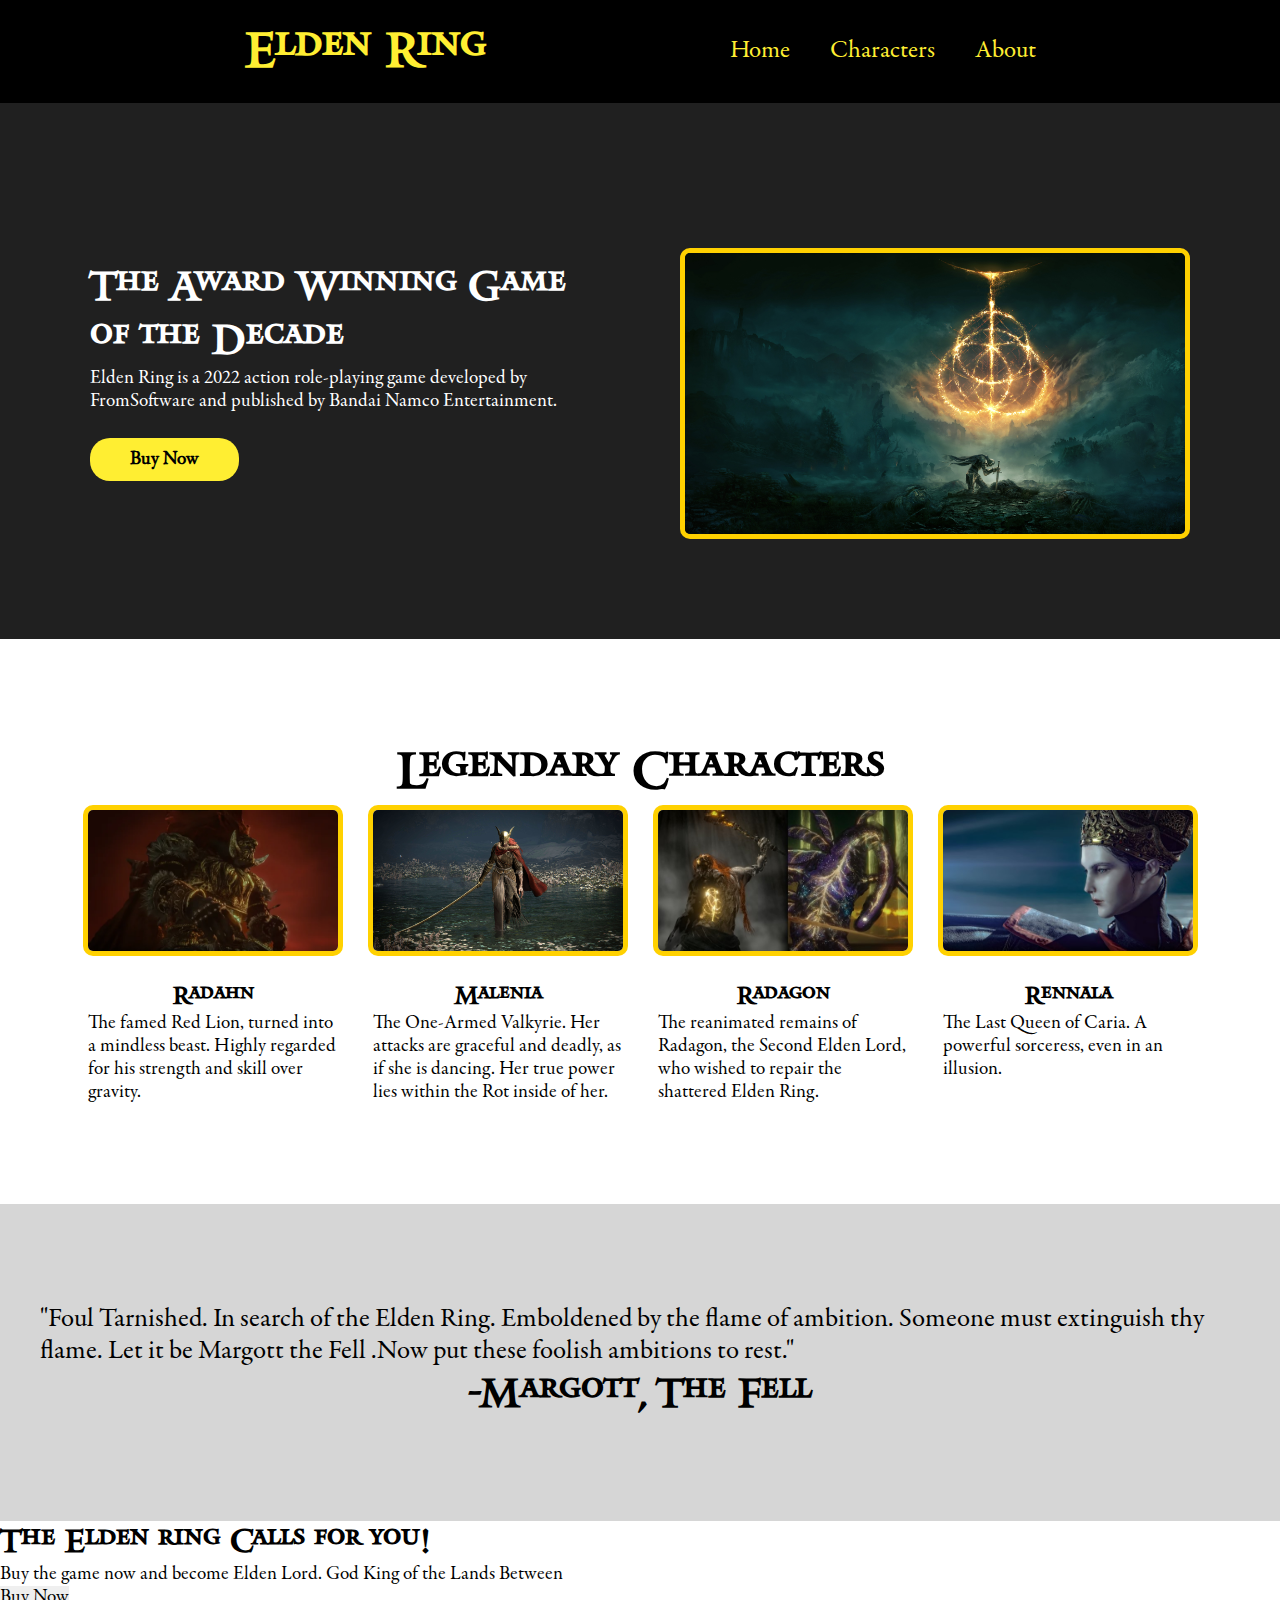
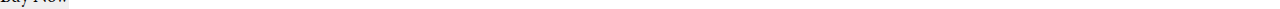
==== Projects/Landin Page CSS/index.html @ 042a8e84 "Added css project LANDING PAGE. Added nav bar hero section info section and the quote section. Foote" ====
<!DOCTYPE html>
<html lang="en">
<head>
    <meta charset="UTF-8">
    <meta http-equiv="X-UA-Compatible" content="IE=edge">
    <meta name="viewport" content="width=device-width, initial-scale=1.0">
    
    <link rel="stylesheet" href="style.css">
    <title>Document</title>
</head>
<body>
    <nav>
        <div class="logo"><h1>Elden Ring</h1></div>
        <ul class="navlinks">
            <li>Home</li>
            <li>Characters</li>
            <li>About</li>
        </ul>
    </nav>
    <section class="Hero">
        <div class="herodesc">
            <h1>The Award Winning Game of the Decade</h1>
            <p>Elden Ring is a 2022 action role-playing game developed
                 by FromSoftware and published by 
                 Bandai Namco Entertainment.
            </p>
            <button>Buy Now</button>
        </div>
        <div class="heroimg"><img src="Media/Hero_image.jpg" alt=""></div>
    </section>
    <section class="info">
        <h1>Legendary Characters</h1>
        <div class="container">
            <div class="card">
                <img src="Media/radahn.webp" alt="">
                <h2>Radahn</h2>
                <p>The famed Red Lion, turned into a mindless beast.
                     Highly regarded for his strength and skill over
                     gravity.
                    </p>
            </div>
            <div class="card">
                <img src="Media/malenia.jpg" alt="">
                <h2>Malenia</h2>
                <p>
                    The One-Armed Valkyrie.
                     Her attacks are graceful and deadly,
                      as if she is dancing.
                     Her true power lies within the Rot inside of her.
                </p>
            </div>
            <div class="card">
                <img src="Media/radagon.jpg" alt="">
                <h2>Radagon</h2>
                <p>
                    The reanimated remains of Radagon,
                     the Second Elden Lord,
                     who wished to repair the shattered Elden Ring.
                </p>
            </div>
            <div class="card">
                <img src="Media/rennala.jpg" alt="">
                <h2>Rennala</h2>
                <p>
                    The Last Queen of Caria.
                    A powerful sorceress, even in an illusion.
                </p>
            </div>
        </div>
    </section>
    <section class="quote">
        <p>"Foul Tarnished. In search of the Elden Ring.
             Emboldened by the flame of ambition.
              Someone must extinguish thy flame. Let it be Margott the Fell
            .Now put these foolish ambitions to rest."</p>
            <h1>-Margott, The Fell</h1>
    </section>
    <footer>
        <div class="bluebox">
            <h1>The Elden ring Calls for you!</h1>
            <p>Buy the game now and become Elden Lord.
                 God King of the Lands Between</p>
                 <button>Buy Now

                 </button>
        </div>
    </footer>
</body>
</html>
---- Projects/Landin Page CSS/style.css ----
@font-face {
    font-family: Mantinia;
    src: url("Font/Mantinia\ Regular.otf");
}

@font-face {
    font-family: Garamond;
    src: url("Font/Garamond\ Premier\ Pro\ Regular.ttf");
}

:root{
--light-gray: #d6d6d6ff;
--light-yellow: #ffee32ff;
--dark-yellow: #ffd100ff;
--light-black: #202020ff;
--dark-black: #000000;
}
*{
    padding: 0;
    margin: 0;
    border: 0;
}

h1,h2{
    font-family: Mantinia;
}

p,button{
    font-family: Garamond;
    font-size: larger;
}

body{
    display: flex;
    flex-direction: column;
}


nav{
    background-color: var(--dark-black);
    color: var(--light-yellow);
    display: flex;
    align-items: center;
    justify-content: space-evenly;
    padding: 20px 0px;
}

.logo{
    font-size: 24px;
    font-weight: bolder;
}

ul{
    display: flex;
    font-family: Garamond;
    gap: 40px;
    list-style-type: none;
}

li{
    font-size: 25px;
    text-decoration: none;
}

.Hero{
    background-color: var(--light-black);
    display: flex;
    justify-content: space-evenly;
    align-items: center;
    color: white;
    padding: 100px 0px;
    flex-wrap: wrap;
}

.heroimg img{
    display: block;
    margin-top: 45px;
    width: min(90vw, 500px);
    border: 5px var(--dark-yellow) solid;
    border-radius: 10px;
}

.herodesc{
    width: 500px;
}

.herodesc h1{
    font-size: 40px;
}

.herodesc button{
    font-weight: bolder;
    background-color: var(--light-yellow);
    margin-top: 25px;
    padding:10px 40px;
    border-radius: 20px;

}

.info{
    display: flex;
    flex-direction: column;
    align-items: center;
    justify-content: space-evenly;
    padding: 100px 0px;
}

.info h1{
    font-size: 50px;
}

.container{
    justify-content: center;
    display: flex;
    gap: 35px;
    flex-wrap: wrap;
}

.card{
    display: flex;
    flex-direction: column;
    align-items: center;
    width: 250px;
}

.card img{
    width: 250px;
    border: 5px var(--dark-yellow) solid;
    border-radius: 10px;
    margin-bottom: 25px;
}

.quote{
    background-color: var(--light-gray);
    padding: 100px 0px;
    display: flex;
    flex-direction: column;
    align-items: center;
    justify-content: center;
}

.quote p{
    max-width: 1200px;
    font-size: 27px;
}

.quote h1{
    font-size: 40px;
}

.footer{

}
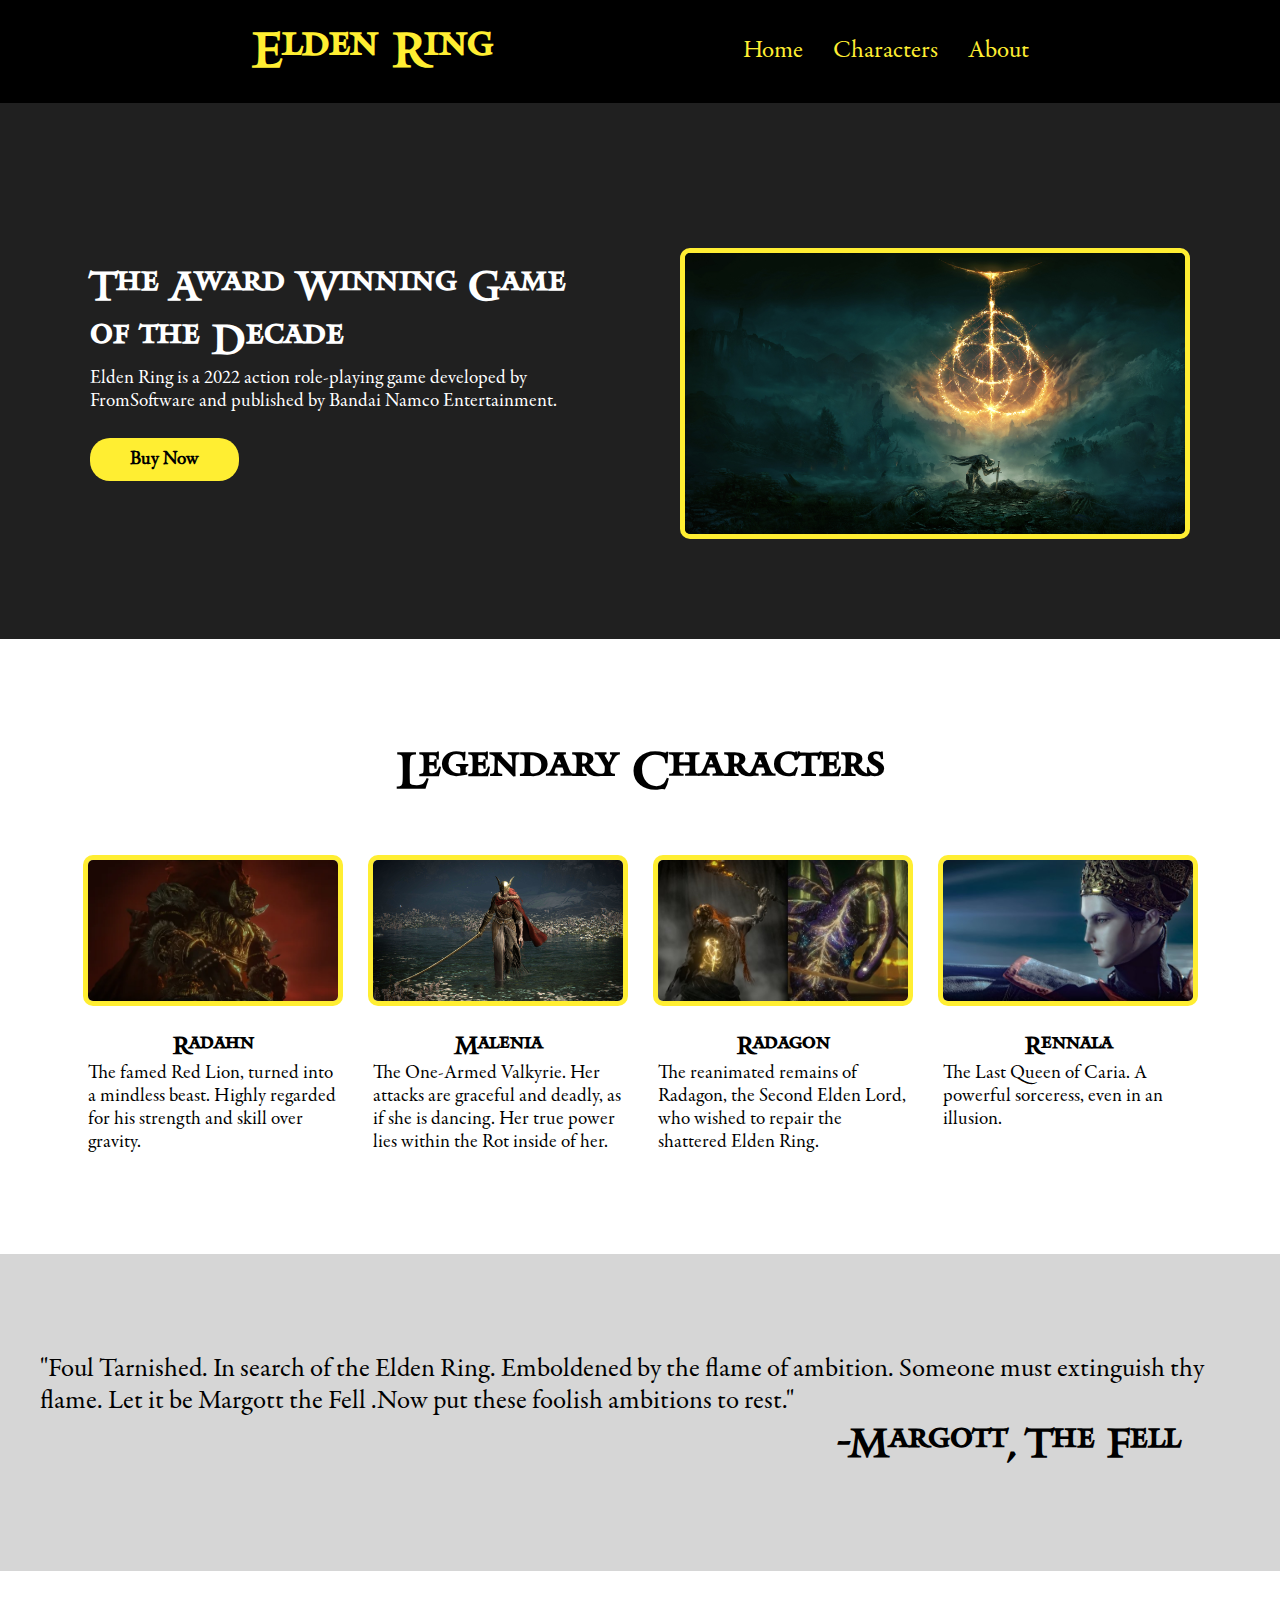
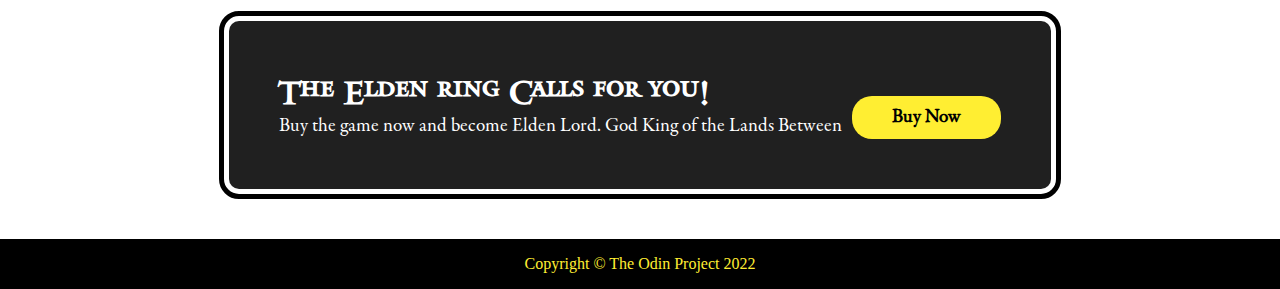
==== commit 1e8721e8: "Added footer and buy now box.CSS Lading Page Project Completed!" ====
--- a/Projects/Landin Page CSS/index.html
+++ b/Projects/Landin Page CSS/index.html
@@ -75,15 +75,24 @@
             .Now put these foolish ambitions to rest."</p>
             <h1>-Margott, The Fell</h1>
     </section>
-    <footer>
+
+    <section class="Buy">
         <div class="bluebox">
-            <h1>The Elden ring Calls for you!</h1>
-            <p>Buy the game now and become Elden Lord.
-                 God King of the Lands Between</p>
-                 <button>Buy Now
-
+            <div class="boxdesc">
+                <h1>The Elden ring Calls for you!</h1>
+                <p>
+                 Buy the game now and become Elden Lord.
+                 God King of the Lands Between
+                </p>
+            </div>
+            
+                 <button>
+                    Buy Now
                  </button>
         </div>
+    </section>
+    <footer>
+        Copyright © The Odin Project 2022
     </footer>
 </body>
 </html>--- a/Projects/Landin Page CSS/style.css
+++ b/Projects/Landin Page CSS/style.css
@@ -50,10 +50,11 @@
     font-weight: bolder;
 }
 
-ul{
+.navlinks{
     display: flex;
     font-family: Garamond;
-    gap: 40px;
+    gap:min(30px,5vw);
+    justify-content: space-evenly;
     list-style-type: none;
 }
 
@@ -76,7 +77,7 @@
     display: block;
     margin-top: 45px;
     width: min(90vw, 500px);
-    border: 5px var(--dark-yellow) solid;
+    border: 5px var(--light-yellow) solid;
     border-radius: 10px;
 }
 
@@ -102,6 +103,7 @@
     flex-direction: column;
     align-items: center;
     justify-content: space-evenly;
+    gap:50px;
     padding: 100px 0px;
 }
 
@@ -125,7 +127,7 @@
 
 .card img{
     width: 250px;
-    border: 5px var(--dark-yellow) solid;
+    border: 5px var(--light-yellow) solid;
     border-radius: 10px;
     margin-bottom: 25px;
 }
@@ -146,8 +148,46 @@
 
 .quote h1{
     font-size: 40px;
+    align-self: flex-end;
+    margin-right: min(100px,10vw);
 }
 
-.footer{
+.Buy{
+    display: flex;
+    justify-content: center;
+    align-items: center;
+    padding: 50px 0px;
+}
 
+.bluebox{
+    display: flex;
+    justify-content: space-evenly;
+    align-items: center;
+    background-color: var(--light-black);
+    color: white;
+    padding: 50px;
+    gap: 10px;
+    flex-wrap: wrap;
+    border-radius: 10px;
+    outline: var(--dark-black) solid 5px;
+    outline-offset: 5px;
+}
+ 
+
+.bluebox button{
+    font-weight: bolder;
+    background-color: var(--light-yellow);
+    margin-top: 25px;
+    padding:10px 40px;
+    border-radius: 20px;
+}
+
+
+footer{
+    background-color: var(--dark-black);
+    height: 50px;
+    color: var(--light-yellow);
+    display: flex;
+    justify-content: center;
+    align-items: center;
 }